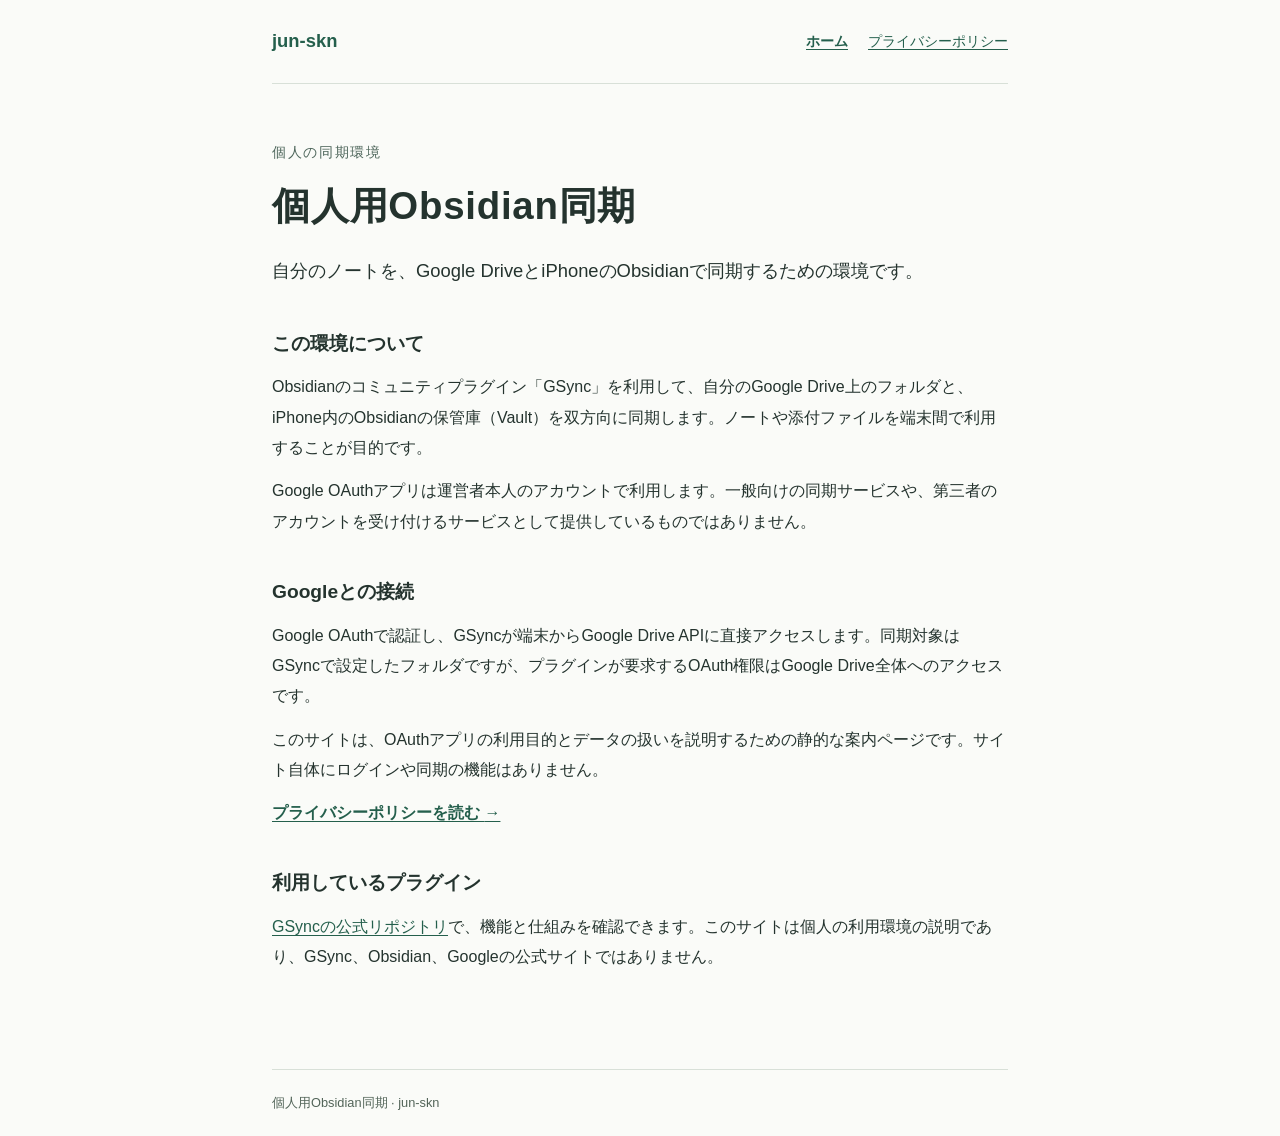
==== index.html @ e0779e71 "個人用Obsidian同期の案内とプライバシーポリシーを追加" ====
<!doctype html>
<html lang="ja">
<head>
  <meta charset="utf-8">
  <meta name="viewport" content="width=device-width, initial-scale=1">
  <meta name="description" content="GSyncを使った個人用のObsidianとGoogle Driveの同期環境について説明します。">
  <title>個人用Obsidian同期 | jun-skn</title>
  <link rel="stylesheet" href="style.css">
</head>
<body>
  <header class="site-header">
    <a class="site-name" href="index.html">jun-skn</a>
    <nav aria-label="メインナビゲーション">
      <a href="index.html" aria-current="page">ホーム</a>
      <a href="privacy.html">プライバシーポリシー</a>
    </nav>
  </header>
  <main>
    <p class="eyebrow">個人の同期環境</p>
    <h1>個人用Obsidian同期</h1>
    <p class="lead">自分のノートを、Google DriveとiPhoneのObsidianで同期するための環境です。</p>
    <section aria-labelledby="about">
      <h2 id="about">この環境について</h2>
      <p>Obsidianのコミュニティプラグイン「GSync」を利用して、自分のGoogle Drive上のフォルダと、iPhone内のObsidianの保管庫（Vault）を双方向に同期します。ノートや添付ファイルを端末間で利用することが目的です。</p>
      <p>Google OAuthアプリは運営者本人のアカウントで利用します。一般向けの同期サービスや、第三者のアカウントを受け付けるサービスとして提供しているものではありません。</p>
    </section>
    <section aria-labelledby="google">
      <h2 id="google">Googleとの接続</h2>
      <p>Google OAuthで認証し、GSyncが端末からGoogle Drive APIに直接アクセスします。同期対象はGSyncで設定したフォルダですが、プラグインが要求するOAuth権限はGoogle Drive全体へのアクセスです。</p>
      <p>このサイトは、OAuthアプリの利用目的とデータの扱いを説明するための静的な案内ページです。サイト自体にログインや同期の機能はありません。</p>
      <p><a class="policy-link" href="privacy.html">プライバシーポリシーを読む <span aria-hidden="true">→</span></a></p>
    </section>
    <section aria-labelledby="reference">
      <h2 id="reference">利用しているプラグイン</h2>
      <p><a href="https://github.com/dg0988/ObsidianGSync">GSyncの公式リポジトリ</a>で、機能と仕組みを確認できます。このサイトは個人の利用環境の説明であり、GSync、Obsidian、Googleの公式サイトではありません。</p>
    </section>
  </main>
  <footer>個人用Obsidian同期 · jun-skn</footer>
</body>
</html>
---- style.css ----
:root {
  color-scheme: light;
  font-family: -apple-system, BlinkMacSystemFont, "Segoe UI", "Hiragino Kaku Gothic ProN", "Yu Gothic", Meiryo, sans-serif;
  color: #24332e;
  background: #fafbf8;
  line-height: 1.9;
}
* { box-sizing: border-box; }
body { margin: 0; }
a { color: #245f4c; text-underline-offset: .2em; }
a:hover { text-decoration-thickness: .15em; }
.site-header, main, footer { width: min(100% - 2.5rem, 46rem); margin-inline: auto; }
.site-header { display: flex; flex-wrap: wrap; gap: 1rem 2rem; align-items: center; justify-content: space-between; padding-block: 1.5rem; border-bottom: 1px solid #d8e0d8; }
.site-name { font-weight: 700; text-decoration: none; font-size: 1.15rem; }
nav { display: flex; flex-wrap: wrap; gap: .5rem 1.25rem; font-size: .9rem; }
nav a[aria-current="page"] { font-weight: 700; }
main { padding-block: 3.5rem; }
.eyebrow { color: #4e665b; font-size: .85rem; letter-spacing: .12em; margin: 0 0 .7rem; }
h1 { font-size: clamp(1.7rem, 5vw, 2.4rem); line-height: 1.5; margin: 0 0 1.2rem; letter-spacing: .02em; }
.lead { font-size: 1.15rem; }
h2 { font-size: 1.2rem; line-height: 1.6; margin: 0 0 .8rem; }
section { margin-block: 2.5rem; }
p { margin-block: .8rem; overflow-wrap: anywhere; }
.updated { color: #526458; font-size: .9rem; }
.policy-link { display: inline-block; font-weight: 700; }
code { font-family: ui-monospace, monospace; font-size: .9em; overflow-wrap: anywhere; }
footer { padding-block: 1.3rem; border-top: 1px solid #d8e0d8; font-size: .8rem; color: #526458; }
@media (max-width: 480px) {
  main { padding-block: 2.5rem; }
  .site-header { align-items: flex-start; flex-direction: column; gap: .6rem; }
}
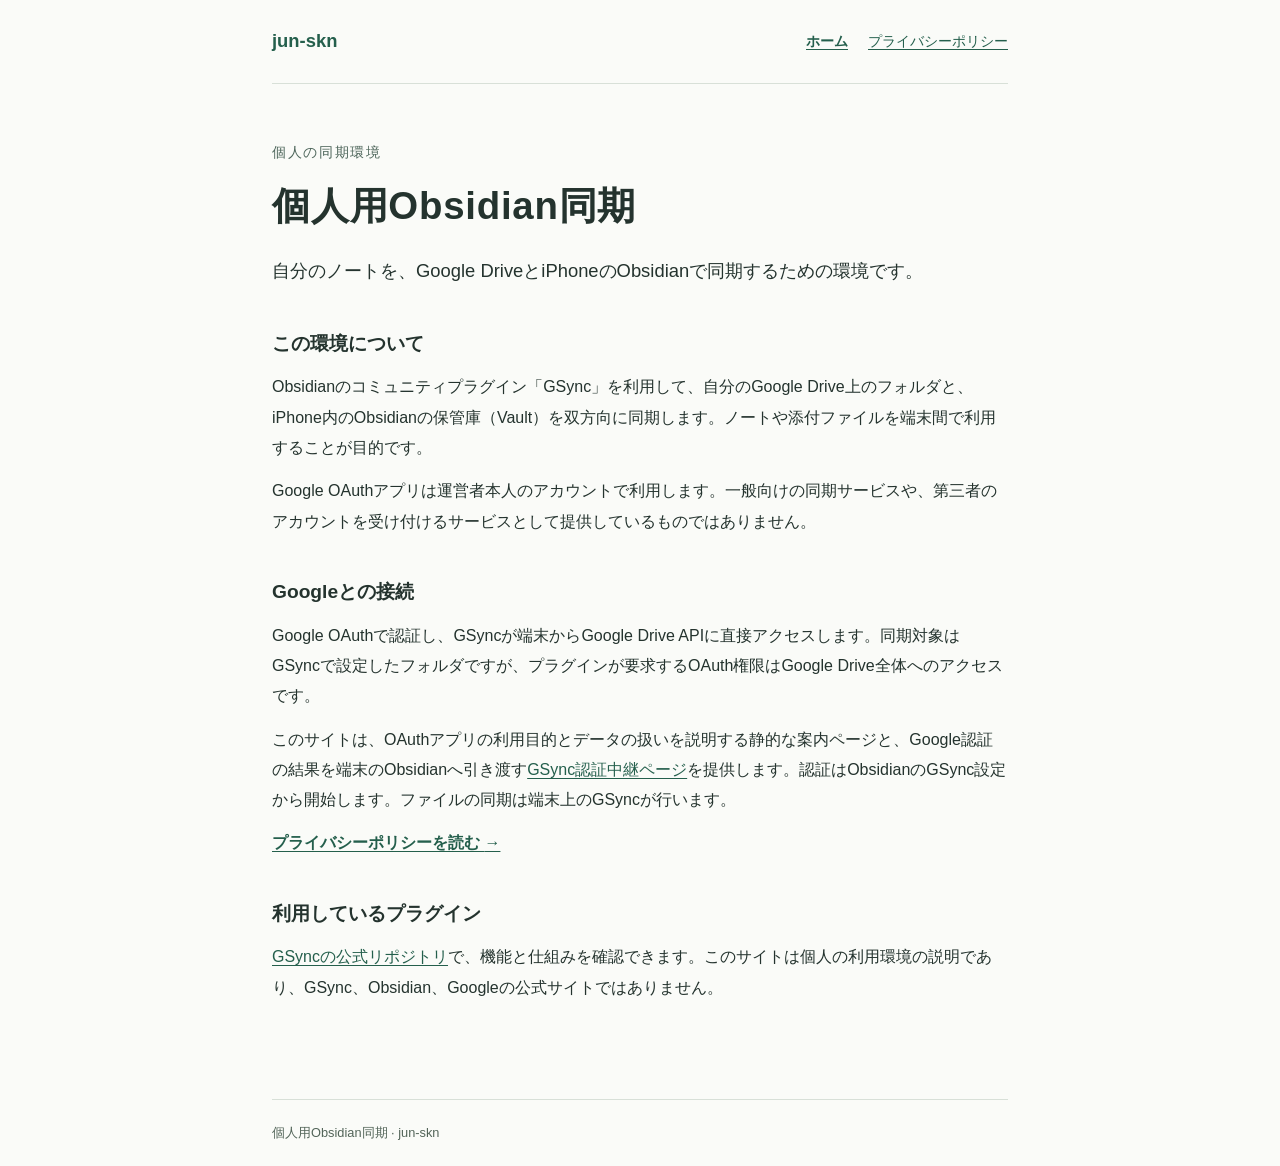
==== commit d4078264: "GSyncの認証中継ページと段階的な移行手順を追加" ====
--- a/index.html
+++ b/index.html
@@ -27,7 +27,7 @@
     <section aria-labelledby="google">
       <h2 id="google">Googleとの接続</h2>
       <p>Google OAuthで認証し、GSyncが端末からGoogle Drive APIに直接アクセスします。同期対象はGSyncで設定したフォルダですが、プラグインが要求するOAuth権限はGoogle Drive全体へのアクセスです。</p>
-      <p>このサイトは、OAuthアプリの利用目的とデータの扱いを説明するための静的な案内ページです。サイト自体にログインや同期の機能はありません。</p>
+      <p>このサイトは、OAuthアプリの利用目的とデータの扱いを説明する静的な案内ページと、Google認証の結果を端末のObsidianへ引き渡す<a href="gsync/callback.html">GSync認証中継ページ</a>を提供します。認証はObsidianのGSync設定から開始します。ファイルの同期は端末上のGSyncが行います。</p>
       <p><a class="policy-link" href="privacy.html">プライバシーポリシーを読む <span aria-hidden="true">→</span></a></p>
     </section>
     <section aria-labelledby="reference">
